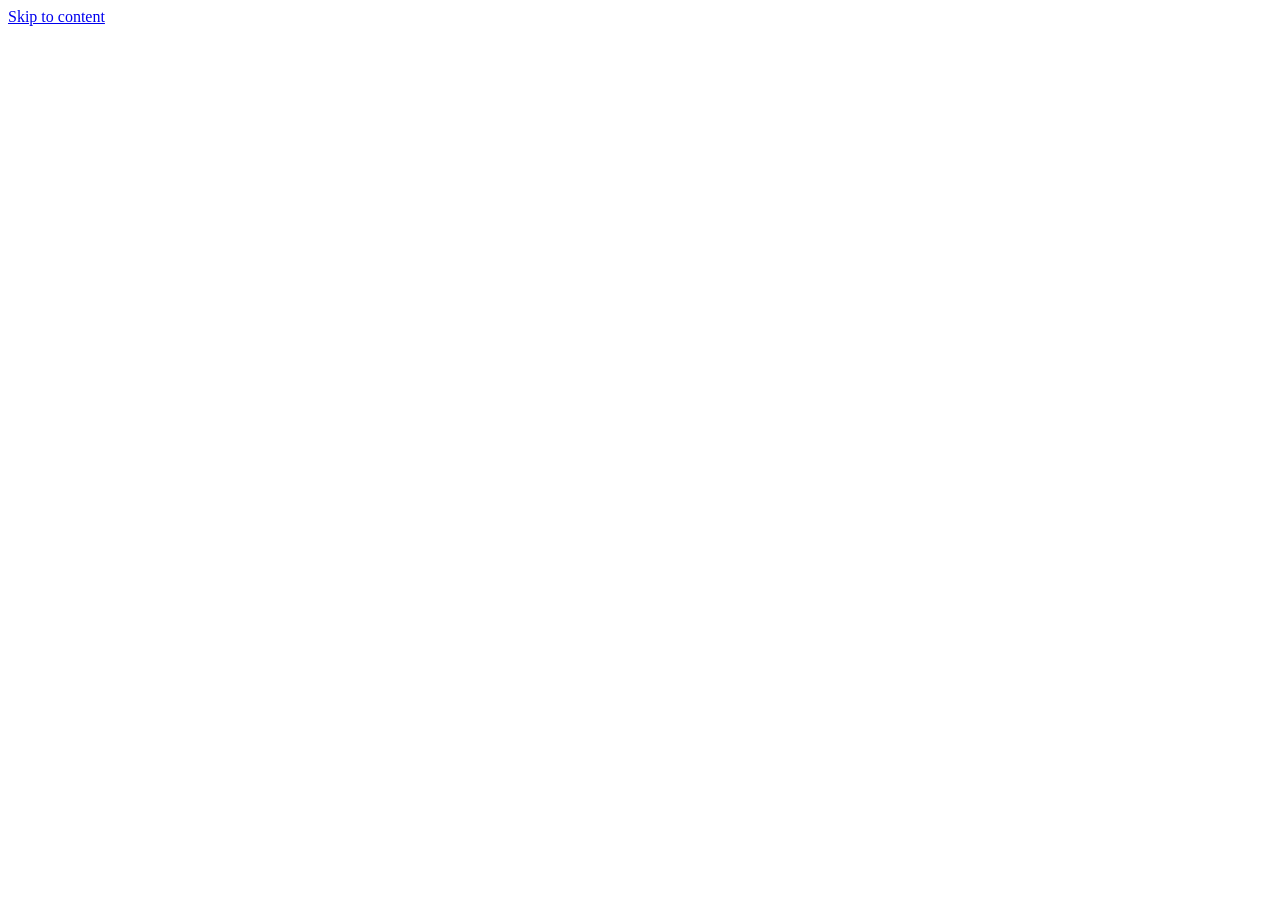
==== index.html @ 23d0b38d "Publish Mac Hardware Check fde9e52cd760" ====
<!doctype html>
<html lang="en">
<head>
  <meta charset="UTF-8">
  <meta name="viewport" content="width=device-width, initial-scale=1">
  <meta name="app-base" content="/machardwarecheck-prod/">
  <meta name="theme-color" content="#f6f7f8">
  <meta name="description" content="Check your MacBook display, keyboard, audio, camera, and more. Interactive tests and step-by-step guides, with results saved on your device.">
  <title>Check your MacBook · Mac Hardware Check</title>
  <link rel="icon" href="data:image/svg+xml,%3Csvg xmlns='http://www.w3.org/2000/svg' viewBox='0 0 32 32'%3E%3Crect width='32' height='32' rx='9' fill='%231d6b4f'/%3E%3Cpath d='m8 17 5 5 11-12' fill='none' stroke='white' stroke-width='3'/%3E%3C/svg%3E">
  <link rel="stylesheet" href="/machardwarecheck-prod/assets/styles.css">
  <script type="module" src="/machardwarecheck-prod/assets/app.js"></script>
</head>
<body>
  <a class="skip-link" href="#main">Skip to content</a>
  <div id="app"></div>
  <noscript>Enable JavaScript in your browser to use the interactive checks.</noscript>
</body>
</html>
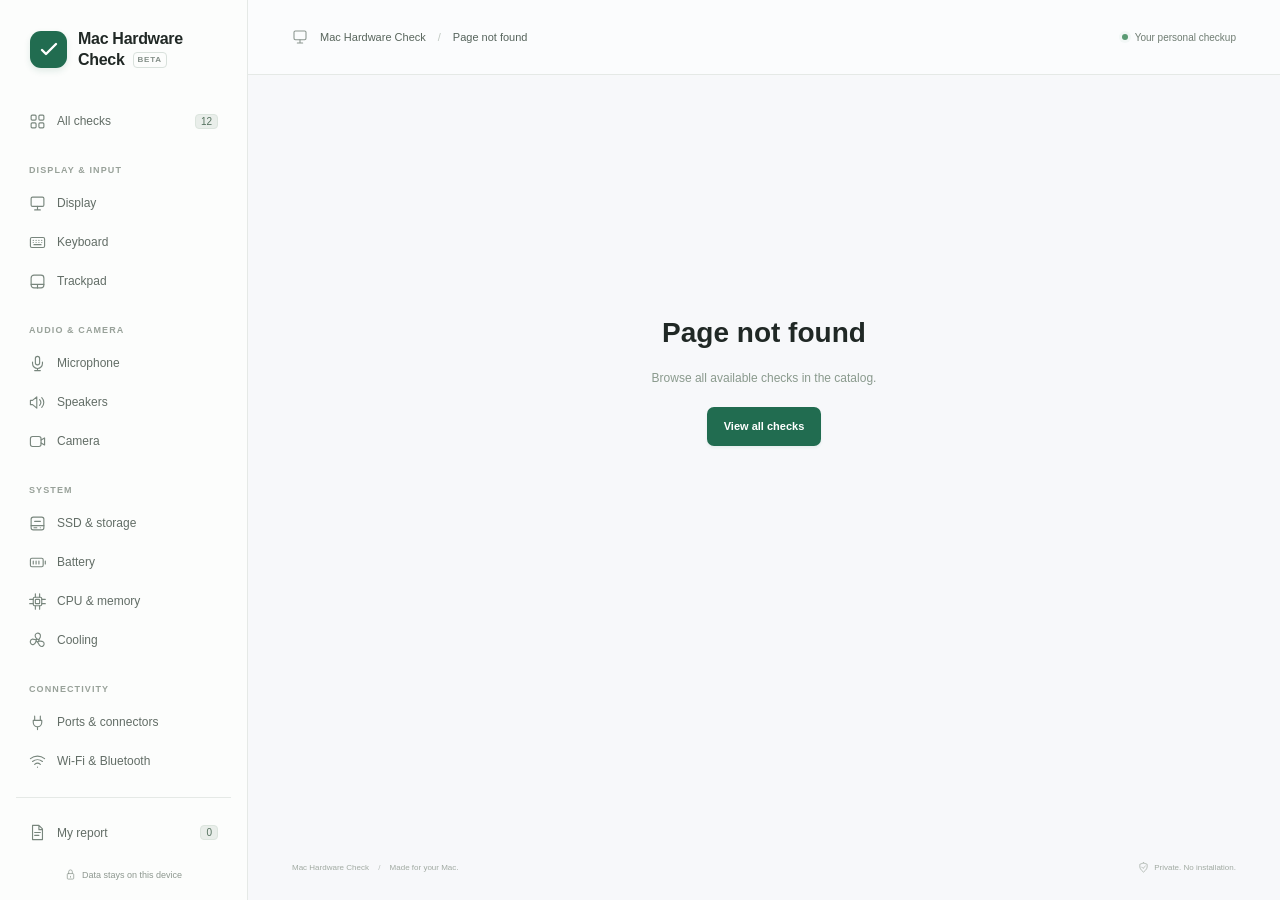
==== commit 8b364d87: "Publish Mac Hardware Check 10810b34ee79" ====
--- a/index.html
+++ b/index.html
@@ -3,13 +3,13 @@
 <head>
   <meta charset="UTF-8">
   <meta name="viewport" content="width=device-width, initial-scale=1">
-  <meta name="app-base" content="/machardwarecheck-prod/">
+  <meta name="app-base" content="/">
   <meta name="theme-color" content="#f6f7f8">
   <meta name="description" content="Check your MacBook display, keyboard, audio, camera, and more. Interactive tests and step-by-step guides, with results saved on your device.">
   <title>Check your MacBook · Mac Hardware Check</title>
   <link rel="icon" href="data:image/svg+xml,%3Csvg xmlns='http://www.w3.org/2000/svg' viewBox='0 0 32 32'%3E%3Crect width='32' height='32' rx='9' fill='%231d6b4f'/%3E%3Cpath d='m8 17 5 5 11-12' fill='none' stroke='white' stroke-width='3'/%3E%3C/svg%3E">
-  <link rel="stylesheet" href="/machardwarecheck-prod/assets/styles.css">
-  <script type="module" src="/machardwarecheck-prod/assets/app.js"></script>
+  <link rel="stylesheet" href="/assets/styles.css">
+  <script type="module" src="/assets/app.js"></script>
 </head>
 <body>
   <a class="skip-link" href="#main">Skip to content</a>
--- a/assets/styles.css
+++ b/assets/styles.css
@@ -0,0 +1,9 @@
+:root{font-family:-apple-system,BlinkMacSystemFont,"Segoe UI",sans-serif;color:#202825;background:#f7f8fa;font-synthesis:none;--green:#216c50;--green-light:#e8f2ec;--muted:#77807c;--line:#e5e9e6;--sidebar:248px}*{box-sizing:border-box}body{margin:0}button,input,textarea,select{font:inherit}a{color:inherit;text-decoration:none}button,a,input,textarea,select{-webkit-tap-highlight-color:transparent}button{cursor:pointer}button:disabled{opacity:.5;cursor:wait}button{color:inherit}button:focus-visible,a:focus-visible,input:focus-visible,textarea:focus-visible,select:focus-visible,[tabindex="0"]:focus-visible{outline:3px solid #76b69b;outline-offset:4px}h1:focus{outline:0}button[hidden],[hidden]{display:none!important}h1,h2,h3,p{margin:0}.icon{width:20px;height:20px;flex-shrink:0;vertical-align:middle}.muted{color:#b8bfbb}.green-text{color:var(--green)}.skip-link{position:fixed;top:-60px;left:270px;z-index:100;background:white;padding:14px;border:2px solid var(--green)}.skip-link:focus{top:12px}.sidebar{width:var(--sidebar);position:fixed;inset:0 auto 0 0;display:flex;flex-direction:column;border-right:1px solid var(--line);background:#fcfdfc;z-index:30;padding:29px 16px 0}.brand{display:flex;gap:11px;align-items:center;font-size:16px;font-weight:650;line-height:1.3;letter-spacing:-.3px;padding:0 14px 31px}.brand-symbol{display:grid;place-items:center;width:37px;height:37px;border-radius:11px;background:var(--green);color:white;box-shadow:0 3px 6px #216c5020}.brand-symbol .icon{width:24px;height:24px;stroke-width:2.4}.brand-bottom{display:flex;align-items:center;gap:8px}.beta{font-size:8px;letter-spacing:.8px;font-weight:600;border:1px solid #d9e1dc;border-radius:4px;padding:2px 4px;color:#838e87}.sidebar-scroll{overflow:auto;scrollbar-width:thin;padding-bottom:20px}.nav-link{display:flex;gap:11px;align-items:center;padding:10px 13px;min-height:39px;border-radius:7px;font-size:12px;font-weight:500;color:#626d66;transition:background .15s}.nav-link>.icon{width:17px;height:17px;color:#78867d}.nav-link:hover{background:#f0f3f0;color:#1b5f45}.nav-link.active{background:#e8f0eb;color:#236a4d;font-weight:650}.nav-link.active>.icon{color:#236a4d}.nav-link .nav-status{margin-left:auto;width:14px;color:#31845f}.nav-count{margin-left:auto;font-size:10px;background:#e9eeea;border:1px solid #dce5de;border-radius:4px;padding:1px 5px;color:#55725f}.nav-group-label{margin:24px 13px 9px;font-size:9px;color:#98a199;font-weight:600;letter-spacing:1.1px;text-transform:uppercase}.sidebar-bottom{margin-top:auto;border-top:1px solid var(--line);padding:15px 0 20px;background:#fcfdfc}.local-note{display:flex;gap:6px;justify-content:center;align-items:center;font-size:9px;color:#8d978f;margin-top:17px}.local-note .icon{width:11px;height:11px}.workspace{margin-left:var(--sidebar);min-height:100vh;display:flex;flex-direction:column}.topbar{height:75px;flex-shrink:0;display:flex;align-items:center;justify-content:space-between;border-bottom:1px solid var(--line);padding:0 44px;background:#fbfcfd}.breadcrumb{display:flex;align-items:center;gap:12px;font-size:11px;color:#859087}.breadcrumb>.icon{width:16px;color:#8c9690}.breadcrumb>a{color:#58655c}.breadcrumb .slash{color:#c0c8c1}.breadcrumb>span:last-child{color:#55635b}.topbar-right{font-size:10px;display:flex;gap:7px;align-items:center;color:#6f7c72}.green-dot{width:6px;height:6px;border-radius:50%;background:#5a9a73;display:inline-block;box-shadow:0 0 0 3px #58a2740d}.icon-button{display:flex;align-items:center;justify-content:center;border:0;background:none;padding:5px}.mobile-menu{display:none}main{padding:36px 44px 0;max-width:1450px;width:100%;margin:0 auto;flex:1}.hero{display:grid;grid-template-columns:1.05fr 1fr;min-height:331px;overflow:hidden;background:#edf1ee;border:1px solid #e1e8e2;border-radius:14px;position:relative}.hero-copy{padding:35px 0 28px 35px;z-index:1}.eyebrow{display:flex;gap:6px;align-items:center;font-size:8px;letter-spacing:1.4px;font-weight:650;color:#647f6a}.eyebrow>span{width:5px;height:5px;border-radius:50%;background:#7a9d83}.hero h1{font-size:41px;line-height:1.13;letter-spacing:-1.65px;font-weight:600;margin:19px 0 14px;color:#223f30}.hero p{font-size:12px;color:#748077;line-height:1.7}.button{display:inline-flex;align-items:center;justify-content:center;gap:10px;min-height:39px;font-size:11px;font-weight:550;border-radius:7px;border:1px solid transparent;padding:10px 16px;white-space:nowrap;transition:background .15s,transform .15s}.button .icon{width:15px;height:15px}.button:hover{transform:translateY(-1px)}.button.primary{background:var(--green);color:white;box-shadow:0 2px 3px #236c5012}.button.primary:hover{background:#18573e}.button.secondary{background:#fff;border-color:#dee5df;color:#4c5e52}.button.secondary:hover{background:#f0f5f1;border-color:#b9cabe}.hero .button{margin-top:22px;min-width:176px}.hero-meta{display:flex;align-items:center;gap:5px;margin-top:12px;color:#8c978e;font-size:9px}.hero-meta .icon{width:12px;height:12px}.device-art{position:relative;display:grid;place-items:center;overflow:hidden;min-width:0;background:radial-gradient(ellipse at center,#dce8dc70,transparent 65%)}.orbit{position:absolute;border:1px solid #ccd9ce66;border-radius:50%;transform:rotate(-24deg)}.orbit-one{width:320px;height:240px}.orbit-two{width:400px;height:302px}.art-label{position:absolute;top:30px;right:31px;display:flex;align-items:center;gap:6px;font-size:7px;letter-spacing:1.2px;color:#798d7e}.laptop{position:relative;width:265px;transform:perspective(800px) rotateY(-12deg) rotateX(8deg) rotateZ(-4deg);margin-top:10px}.laptop-lid{width:238px;height:160px;border-radius:10px 10px 6px 6px;background:linear-gradient(150deg,#c3cbc5,#7d8f82);border:1px solid #98a99c;box-shadow:0 12px 20px #354c3820;padding:5px;margin:0 auto}.laptop-screen{width:100%;height:100%;border-radius:5px;background:#173e2b;overflow:hidden;position:relative;display:flex;flex-direction:column;align-items:center;justify-content:center;box-shadow:inset 0 0 26px #07160e55}.laptop-camera{position:absolute;top:5px;left:calc(50% - 18px);width:36px;height:6px;border-radius:0 0 4px 4px;background:#86968b;z-index:1}.screen-grid{position:absolute;inset:0;background-image:linear-gradient(#8ab89a0e 1px,transparent 1px),linear-gradient(90deg,#8ab89a0e 1px,transparent 1px);background-size:17px 17px;mask-image:radial-gradient(ellipse,black,transparent)}.screen-check{width:49px;height:49px;border:1px solid #81b38d60;background:#8fc49b11;border-radius:50%;display:grid;place-items:center;color:#b4d9ba;box-shadow:0 0 0 10px #b1d7b505}.screen-check .icon{width:26px;height:26px;stroke-width:1.7}.screen-line{width:70px;height:4px;background:#c3d9c66b;border-radius:4px;margin-top:15px}.screen-subline{width:41px;height:3px;background:#9ab79e3f;border-radius:3px;margin-top:6px}.laptop-base{height:8px;background:linear-gradient(#d4dcd7,#a3b1a8);border:1px solid #a6b5ab;border-radius:1px 1px 14px 14px;position:relative;z-index:1}.laptop-base>div{width:48px;height:3px;background:#899d90;margin:0 auto;border-radius:0 0 4px 4px}.laptop-shadow{position:absolute;bottom:-15px;left:0;width:270px;height:20px;background:#586d5840;border-radius:50%;filter:blur(10px)}.art-point{position:absolute;background:#fafcf8d9;display:grid;place-items:center;border:1px solid #dce5d9;border-radius:10px;width:35px;height:35px;color:#6b8b72;box-shadow:0 4px 12px #657a6510;transform:rotate(-7deg)}.art-point .icon{width:17px;height:17px}.point-one{left:22px;top:74px}.point-two{right:29px;bottom:83px;transform:rotate(9deg)}.point-three{left:53px;bottom:48px;transform:rotate(7deg)}.art-caption{position:absolute;bottom:23px;right:30px;font:7px ui-monospace,SFMono-Regular,monospace;letter-spacing:1px;color:#97a696}.art-caption>span{margin-left:16px;color:#7f9584}.progress-strip{display:flex;align-items:center;gap:15px;background:#fff;border:1px solid var(--line);border-radius:10px;padding:18px 21px;margin-top:19px}.progress-icon{height:35px;width:35px;background:#f3f5f3;border:1px solid #e9ede9;border-radius:9px;color:#7c8f80;display:grid;place-items:center}.progress-icon .icon{width:17px;height:17px}.progress-copy{min-width:150px;width:30%}.progress-copy strong{font-size:10px;font-weight:550;display:flex;justify-content:space-between;gap:12px}.progress-copy strong>span{font-size:9px;color:#89958c;font-weight:400}.progress-track{height:4px;border-radius:4px;background:#edf1ee;margin-top:9px;overflow:hidden}.progress-track>div{background:#5c9972;height:100%;border-radius:4px;transition:width .3s}.progress-numbers{display:flex;gap:18px;align-items:center;margin-left:10px;font-size:9px;color:#879087}.progress-numbers>span{display:flex;gap:6px;align-items:center;white-space:nowrap}.status-dot{height:5px;width:5px;background:#b7c1b9;display:inline-block;border-radius:50%}.status-dot.passed{background:#5c9c70}.status-dot.issue,.issue-dot{background:#b97a50}.issue-dot{width:6px;height:6px;border-radius:50%;margin-left:auto}.text-link{display:inline-flex;gap:7px;align-items:center;font-size:10px;color:#4c7059;font-weight:500;background:none;border:0;padding:0}.text-link .icon{width:14px;height:14px}.progress-strip>.text-link{margin-left:auto;white-space:nowrap}.catalog{margin-top:33px}.section-title{display:flex;justify-content:space-between;align-items:center}.section-title h2{font-size:22px;letter-spacing:-.7px;font-weight:600}.section-title p{font-size:11px;color:#88918b;margin-top:8px}.section-total{font-size:9px;color:#8a948d;display:flex;align-items:center}.catalog-toolbar{display:flex;gap:10px;align-items:center;justify-content:space-between;margin:23px 0 20px}.filters{display:flex;padding:3px;border:1px solid #e3e8e3;background:#eef1ee;border-radius:8px;gap:2px}.filter{padding:7px 10px;min-height:30px;border:1px solid transparent;background:transparent;border-radius:5px;font-size:9px;color:#7d8880;white-space:nowrap}.filter.selected{background:white;box-shadow:0 1px 3px #283a2910;border-color:#e3e8e2;color:#365741;font-weight:600}.filter:hover{color:var(--green)}.search-box{height:36px;display:flex;align-items:center;gap:7px;border:1px solid #e2e7e3;background:white;border-radius:7px;padding:0 10px;width:185px}.search-box .icon{width:13px;height:13px;color:#99a29a}.search-box input{min-width:0;width:100%;font-size:9px;background:none;border:0;outline:0;color:#354c3e}.search-box input::placeholder{color:#a0a8a1}.search-box:focus-within{outline:2px solid #84b99d;outline-offset:2px}.check-grid{display:grid;grid-template-columns:repeat(3,minmax(0,1fr));gap:14px}.check-card{min-height:183px;display:flex;flex-direction:column;background:#fff;border:1px solid #e3e8e3;border-radius:10px;padding:20px;transition:transform .18s,box-shadow .18s,border-color .18s}.check-card:hover{border-color:#9db9a5;transform:translateY(-3px);box-shadow:0 8px 22px #244f3410}.card-top{display:flex;justify-content:space-between;align-items:center}.card-icon{display:inline-flex;align-items:center;justify-content:center;width:35px;height:35px;border:1px solid #e3ebe4;border-radius:9px;color:#68816f;background:#f2f6f2}.card-icon.media{background:#f1f3f9;border-color:#e7eaf2;color:#7b87a8}.card-icon.system{background:#f7f4ef;border-color:#eee9de;color:#9c8b6b}.card-icon .icon{width:18px;height:18px}.card-time{font-size:9px;color:#a0a89f}.check-card h3{font-size:13px;font-weight:550;letter-spacing:-.1px;margin:16px 0 8px}.check-card p{font-size:10px;color:#8c948e;line-height:1.65;max-width:210px;min-height:33px}.card-bottom{display:flex;align-items:center;justify-content:space-between;margin-top:auto;padding-top:19px;gap:5px}.mode-label{display:flex;gap:5px;align-items:center;font-size:8px;color:#8b978e}.mode-label .icon{width:10px;height:10px}.small-dot{height:4px;width:4px;background:#8bad97;border-radius:50%}.card-arrow{width:15px;height:15px;color:#a1ada4}.card-status{font-size:8px}.card-status.passed{color:#358056}.card-status.issue{color:#b47a4a}.card-status.skipped{color:#939b94}.privacy-banner{display:flex;gap:14px;align-items:center;margin-top:27px;background:#eff3ef;border:1px solid #e2e9e1;padding:20px 23px;border-radius:10px}.privacy-banner>.icon{color:#7c9e80;width:24px;height:24px}.privacy-banner strong{font-size:10px;font-weight:550;color:#5c755f}.privacy-banner p{font-size:9px;line-height:1.65;color:#8e9a8e;margin-top:4px;max-width:440px}.privacy-badge{margin-left:auto;color:#8a9e89;font-size:8px;white-space:nowrap;border:1px solid #d6e1d3;border-radius:4px;padding:5px 7px}.page-footer{max-width:1450px;width:100%;margin:0 auto;padding:24px 44px 27px;display:flex;align-items:center;justify-content:space-between;color:#a1aaa2;font-size:8px;gap:20px}.page-footer .muted{margin:0 7px}.page-footer>span:last-child{display:flex;align-items:center;gap:5px}.page-footer .icon{width:11px;height:11px}.page-heading{margin:3px 0 28px}.back-link{font-size:11px;color:#6d8173;display:inline-flex;margin-bottom:27px}.check-title-line{display:flex;gap:16px;align-items:center}.card-icon.large{width:53px;height:53px;border-radius:13px}.card-icon.large .icon{width:26px;height:26px}.check-title-line h1,.report-heading h1{font-size:30px;font-weight:600;letter-spacing:-1px;margin-top:8px;line-height:1.2}.detail-time{display:flex;align-items:center;gap:6px;margin-left:auto;color:#8a968d;font-size:11px}.detail-time .icon{width:14px;height:14px}.page-description{font-size:12px;color:#869187;line-height:1.6;margin-top:16px}.detail-layout{display:grid;grid-template-columns:minmax(0,1fr) 236px;gap:24px}.test-panel{padding:23px;border:1px solid var(--line);border-radius:12px;background:white;overflow:hidden}.instruction-box{border-bottom:1px solid #e1e7e1;padding:2px 0 24px;margin-bottom:23px}.instruction-icon{color:#8c9e8e}.instruction-icon .icon{width:19px;height:19px}.instruction-box h2{font-size:12px;font-weight:600;margin-top:13px;margin-bottom:10px}.instruction-box p{font-size:11px;line-height:1.8;color:#819083}.instruction-box.criteria .instruction-icon{color:#498368}.instruction-privacy{font-size:9px;line-height:1.8;color:#95a195}.instruction-privacy>.icon{display:block;width:15px;height:15px;margin-bottom:8px}.result-panel{background:white;border:1px solid var(--line);border-radius:12px;margin-top:20px;padding:24px}.result-panel h2{font-size:16px;letter-spacing:-.4px;font-weight:550}.result-panel p{font-size:10px;color:#8d978f;margin-top:7px}.result-options{display:flex;gap:8px;margin:20px 0}.result-option{border:1px solid #e2e7e2;border-radius:7px;background:white;display:flex;align-items:center;justify-content:center;gap:7px;font-size:10px;padding:11px 10px;flex:1;white-space:nowrap}.result-option .icon{width:14px;height:14px;color:#8a9a8c}.result-option.chosen.passed{background:#e9f4ed;border-color:#80ac90;color:#276f48}.result-option.chosen.issue{background:#fcf2e8;border-color:#c6a580;color:#9f6c37}.result-option.chosen.skipped{background:#f0f2f1;border-color:#a9b5ad}.notes-label{font-size:10px;display:block;color:#58685d;margin:0 0 9px}.notes-label span{color:#a1aaa2;font-size:9px;margin-left:5px}textarea{width:100%;resize:vertical;min-height:82px;border:1px solid #e0e6e1;border-radius:7px;background:#fcfdfc;padding:11px;font-size:11px;line-height:1.6;color:#526559}textarea::placeholder{color:#b0b8b1}.note-footer{display:flex;gap:10px;justify-content:space-between;align-items:center;margin-top:9px;font-size:8px;color:#a0aba1}.note-footer .text-link{font-size:8px;color:#94a094}.next-check{display:flex;justify-content:space-between;align-items:center;gap:12px;margin:24px 0 12px}.tool-controls{display:flex;gap:15px;justify-content:space-between;align-items:center;margin-top:20px;flex-wrap:wrap}.tool-caption{font-size:10px;line-height:1.7;color:#99a199;margin-top:16px}.button-row{display:flex;gap:9px;align-items:center;flex-wrap:wrap}.display-preview{height:280px;position:relative;border:1px solid #e1e6e1;border-radius:8px;overflow:hidden;background:white}.display-pattern{position:absolute;inset:0;background:white}.display-preview-label{position:absolute;left:18px;bottom:16px;background:#202a23bb;backdrop-filter:blur(5px);color:#fff;border-radius:5px;padding:9px 12px;font-size:7px;letter-spacing:1.1px}.display-preview-label span{display:block;font-size:9px;letter-spacing:0;color:#c9d6cc;margin-top:4px}.display-preview:fullscreen{width:100vw;height:100vh;border:0;border-radius:0}.display-preview:fullscreen .display-preview-label{display:none}.swatches{display:flex;gap:9px}.swatch{height:25px;width:25px;background:var(--swatch);border:1px solid #d0d8d0;border-radius:50%;position:relative;padding:0}.swatch.selected:after{content:'';position:absolute;inset:-5px;border:1px solid #47785b;border-radius:50%}.keyboard-stage{background:#f4f6f4;border:1px solid #e3e8e3;border-radius:9px;padding:17px 10px 15px;overflow:auto}.keyboard-instruction{text-align:center;font-size:9px;color:#97a497;margin-bottom:24px}.keyboard{min-width:385px;max-width:660px;margin:0 auto}.keyboard-row{display:flex;gap:3px;margin:3px 0}.key{display:grid;place-items:center;flex:1;min-width:0;height:32px;border:1px solid #dde3de;border-bottom:2px solid #d6ddd7;border-radius:4px;background:#fff;color:#6d7f71;font-size:9px;transition:background .1s}.key.wide-key{flex:1.5}.key.space-key{flex:6}.key.tested{background:#e0eee1;border-color:#a5c5a9;color:#387248}.key.pressed{background:#3d7e52;color:#fff}.keyboard-stage:focus .keyboard-instruction{color:#52805c}.live-reading{font-size:10px;color:#6c876f}.trackpad-area{height:270px;position:relative;border:1px dashed #cddbcf;border-radius:10px;background:#f6f8f5;overflow:hidden}.trackpad-area canvas{width:100%;height:100%;position:absolute;inset:0;z-index:1;touch-action:none;cursor:crosshair}.trackpad-prompt{position:absolute;inset:0;display:flex;justify-content:center;align-items:center;flex-direction:column;gap:10px;pointer-events:none;color:#8aa58f;font-size:12px}.trackpad-prompt>.icon{width:35px;height:35px;margin-bottom:5px}.trackpad-prompt small{font-size:9px;color:#a2afa3}.trackpad-readings{display:flex;justify-content:space-between;align-items:center;gap:12px;font-size:9px;color:#98a79b;margin-top:20px}.trackpad-readings strong{color:#568363;margin-left:5px;font-weight:500}.speaker-stage{display:flex;align-items:center;justify-content:center;gap:30px;min-height:220px;background:#f4f7f4;border:1px solid #e5ebe4;border-radius:8px}.speaker-unit{display:flex;flex-direction:column;align-items:center;gap:17px;color:#689172}.speaker-unit>span:first-child{font-size:12px;background:white;display:grid;place-items:center;width:28px;height:28px;border:1px solid #e2e9e0;border-radius:50%}.speaker-unit>.icon{width:38px;height:38px}.speaker-unit>span:last-child{font-size:7px;letter-spacing:1px;color:#99ab9c}.sound-wave{display:flex;gap:3px;align-items:center;height:60px}.sound-wave i{width:3px;height:var(--h);border-radius:4px;background:#c8dbca}.playing .sound-wave i{animation:wave .6s ease-in-out infinite alternate;animation-delay:var(--delay);background:#729d79}@keyframes wave{to{height:10px}}.speaker-buttons{display:flex;gap:12px;justify-content:center;margin-top:22px}.media-stage{height:280px;background:#f0f4f1;border:1px solid #e2e9e2;border-radius:9px;position:relative;overflow:hidden;display:grid;place-items:center}.media-placeholder{display:flex;align-items:center;justify-content:center;flex-direction:column;gap:12px;color:#96aa99;position:absolute;inset:0;pointer-events:none}.media-placeholder>.icon{width:34px;height:34px;margin-bottom:5px}.media-placeholder>strong{font-size:14px;font-weight:500;color:#789480}.media-placeholder>span{font-size:10px;color:#a3b1a4}.camera-stage{background:#1d2b23;border-color:#29372e}.camera-stage .media-placeholder>strong{color:#a7bdad}.camera-stage .media-placeholder>span{color:#7f9885}.camera-stage video{height:100%;width:100%;object-fit:contain;transform:scaleX(-1)}.media-indicator{position:absolute;bottom:13px;right:13px;font-size:8px;border-radius:5px;display:flex;gap:6px;align-items:center;background:#ffffffde;color:#61806a;padding:6px 8px}.mic-meter{display:flex;gap:4px;align-items:center;justify-content:center;opacity:0}.running .mic-meter{opacity:1}.mic-meter i{height:52px;width:5px;border-radius:4px;background:#d7e4d9}.mic-meter i.lit{background:#528d62}.device-select{display:flex;gap:6px;align-items:center;font-size:9px;color:#96a399;max-width:100%}.device-select select{font-size:10px;max-width:210px;color:#6b816f;border:1px solid #dce5dc;padding:8px;background:#fff;border-radius:6px}audio{width:100%;margin-top:20px;height:36px}.guide-step{display:flex;gap:18px;padding:23px 0;border-bottom:1px solid #edf0ec}.guide-step:first-child{padding-top:4px}.guide-step:last-of-type{border:0}.step-number{display:flex;align-items:center;justify-content:center;width:28px;height:28px;flex-shrink:0;background:#eff4ed;border:1px solid #e2e9df;border-radius:7px;color:#7b987c;font:10px ui-monospace,monospace}.guide-step h3{font-size:13px;font-weight:550;line-height:1.5;padding-top:4px}.guide-step p{font-size:11px;line-height:1.9;margin-top:9px;color:#8b978d}.source-link{display:flex;align-items:center;gap:7px;color:#6a8b70;background:#f3f7f1;border-radius:6px;padding:12px;font-size:10px;margin-top:8px}.source-link .icon{width:14px;height:14px}.source-link .icon:last-child{margin-left:auto}.report-heading{display:flex;justify-content:space-between;gap:20px;align-items:center;margin-top:6px;margin-bottom:30px}.report-heading h1{font-size:32px}.report-stats{display:grid;grid-template-columns:repeat(3,1fr);border:1px solid var(--line);border-radius:11px;background:white;padding:24px 0}.report-stats>div{display:flex;flex-direction:column;border-right:1px solid var(--line);gap:12px;padding:0 30px}.report-stats>div:last-child{border:0}.report-stats span{font-size:10px;color:#8d9b8e}.report-stats strong{font-size:29px;font-weight:500;letter-spacing:-1px}.report-stats small{font-size:13px;color:#a9b4ab;font-weight:400;letter-spacing:0}.report-notice{font-size:10px;line-height:1.8;color:#8a998c;display:flex;gap:9px;align-items:center;margin:22px 0}.report-notice .icon{width:15px;height:15px}.report-list{border:1px solid var(--line);border-radius:11px;overflow:hidden;background:#fff}.report-row{display:flex;align-items:center;gap:16px;padding:19px 22px;border-bottom:1px solid #eaf0e8}.report-row:last-child{border:0}.report-row:hover{background:#f5f8f3}.report-row h2{font-size:12px;font-weight:550;margin-bottom:6px}.report-row-copy{min-width:0;flex:1}.report-row-copy>span{font-size:9px;color:#9aa59c}.report-row-copy p{font-size:10px;color:#819184;line-height:1.7;white-space:pre-wrap;overflow-wrap:anywhere}.report-status{font-size:9px;white-space:nowrap;color:#9ca79d}.report-status.passed{color:#42845c}.report-status.issue{color:#b17a45}.report-status.skipped{color:#9aa49c}.report-row>.icon{width:14px;color:#a5b3a7}.report-actions{display:flex;justify-content:space-between;align-items:center;margin-top:25px;margin-bottom:20px}.reset-link{color:#9c8d7d;font-size:10px}.toast{position:fixed;bottom:25px;left:calc(50% + 80px);transform:translate(-50%,10px);z-index:80;background:#264b34;color:white;padding:12px 18px;border-radius:8px;font-size:11px;line-height:1.6;box-shadow:0 6px 18px #1a352c20;pointer-events:none;opacity:0;transition:opacity .2s,transform .2s;max-width:80vw}.toast.visible{opacity:1;transform:translate(-50%,0)}dialog{max-width:420px;width:calc(100% - 40px);padding:27px;border:1px solid #dbe3db;border-radius:12px;color:#2d4934;box-shadow:0 20px 80px #1a362d30}dialog::backdrop{background:#162b2066;backdrop-filter:blur(3px)}dialog h2{font-size:19px;letter-spacing:-.5px}dialog p{font-size:12px;line-height:1.8;color:#88968b;margin:16px 0 22px}.button.danger{background:#a36446;color:white}.empty-search{grid-column:1/-1;min-height:235px;text-align:center;display:flex;align-items:center;justify-content:center;flex-direction:column;gap:14px;color:#8da291}.empty-search h3{font-size:17px;font-weight:500}.empty-search p{font-size:11px;color:#99a69b}.not-found{min-height:60vh;display:flex;align-items:center;justify-content:center;flex-direction:column;gap:22px}.not-found h1{font-size:28px}.not-found p{font-size:12px;color:#8a9a8d}.storage-warning{font-size:11px;line-height:1.7;padding:12px;background:#faf1e5;color:#9b774c;border:1px solid #ebddca;border-radius:7px;margin-bottom:20px}.nav-overlay{display:none}
+@media(min-width:1600px){main{padding-top:45px}.hero{min-height:365px}.hero-copy{padding:40px 0 35px 45px}.hero h1{font-size:47px}.laptop{transform:perspective(800px) rotateY(-12deg) rotateX(8deg) rotateZ(-4deg) scale(1.18)}.check-card{min-height:200px;padding:24px}.check-card h3{font-size:15px}.check-card p{font-size:11px;max-width:240px}}
+@media(max-width:1200px){:root{--sidebar:221px}.sidebar{padding-left:12px;padding-right:12px}.brand{font-size:14px;padding-left:9px;gap:9px}.brand-symbol{width:33px;height:33px}.nav-link{font-size:11px;padding-left:10px;padding-right:10px}.topbar{padding:0 28px}main{padding:28px 28px 0}.hero-copy{padding-left:27px}.hero h1{font-size:35px}.hero{grid-template-columns:1.05fr 1fr;min-height:312px}.device-art .laptop{transform:perspective(800px) rotateY(-12deg) rotateX(8deg) rotateZ(-4deg) scale(.85)}.orbit-one{width:260px;height:210px}.orbit-two{width:340px;height:270px}.point-one{left:10px;top:73px}.point-two{right:13px}.point-three{left:25px}.progress-numbers{gap:12px;margin-left:0}.progress-strip{gap:12px;padding:17px}.progress-copy{min-width:120px}.catalog-toolbar{flex-wrap:wrap}.filters{flex:1}.filter{flex:1}.search-box{width:160px}.check-card{padding:17px;min-height:181px}.card-status{font-size:7px}.privacy-banner{padding:18px}.privacy-badge{display:none}.page-footer{padding-left:28px;padding-right:28px}.detail-layout{grid-template-columns:minmax(0,1fr) 190px;gap:18px}.test-panel{padding:18px}.result-panel{padding:20px}.result-option{padding:10px 7px;font-size:9px;gap:5px}.speaker-stage{gap:15px}.sound-wave{gap:2px}.report-heading{align-items:flex-start;flex-direction:column}.detail-time{font-size:10px}}
+@media(max-width:1000px){.hero{grid-template-columns:1.15fr .85fr}.hero-copy{padding-left:23px}.hero h1{font-size:31px}.hero p{font-size:11px}.device-art .laptop{transform:perspective(800px) rotateY(-12deg) rotateX(8deg) rotateZ(-4deg) scale(.72)}.point-one{left:2px}.point-two{right:5px;bottom:61px}.point-three{display:none}.art-label{font-size:6px;right:15px}.art-caption{right:17px;font-size:6px}.progress-numbers{display:none}.check-grid{grid-template-columns:repeat(2,minmax(0,1fr))}.check-card p{max-width:210px}.detail-layout{grid-template-columns:1fr}.instructions{display:grid;grid-template-columns:1fr 1fr;gap:23px;margin-top:8px}.instruction-privacy{grid-column:1/-1;display:none}.instruction-box{border-top:1px solid var(--line);border-bottom:0;padding-top:18px;margin-bottom:0}.instruction-box h2{margin-top:10px}.display-preview{height:300px}.page-footer{line-height:1.7}.page-footer>span:last-child{white-space:nowrap}.catalog-toolbar{align-items:stretch}.search-box{width:100%}.catalog-toolbar .filters{width:100%}}
+@media(max-width:760px){:root{--sidebar:230px}.sidebar{transform:translateX(-100%);visibility:hidden;transition:transform .2s;padding-top:24px}.sidebar.open{transform:translateX(0);visibility:visible}.workspace{margin:0}.mobile-menu{display:flex}.topbar{height:61px;padding:0 20px}.topbar-right{display:none}.breadcrumb{gap:9px;font-size:10px}.breadcrumb>.icon{display:none}.nav-overlay{display:block;position:fixed;inset:0;background:#15291d66;z-index:29;border:0;backdrop-filter:blur(2px)}.sidebar-scroll .nav-link{font-size:12px;min-height:42px}.sidebar-scroll .nav-group-label{font-size:9px;margin-top:20px}.brand{font-size:16px}.topbar .icon-button{padding:5px 5px 5px 0}.topbar .icon{width:17px;height:17px}main{padding:24px 20px 0}.hero{min-height:315px;grid-template-columns:1fr 1fr}.hero-copy{padding:29px 0 25px 25px}.hero h1{font-size:36px}.hero p{font-size:11px}.hero .eyebrow{font-size:7px;letter-spacing:1px}.device-art .laptop{transform:perspective(800px) rotateY(-12deg) rotateX(8deg) rotateZ(-4deg) scale(.85)}.point-one{left:5px}.point-two{right:13px;bottom:66px}.point-three{display:grid;left:20px;bottom:33px}.progress-copy{width:40%}.progress-numbers{display:flex;gap:10px;font-size:8px}.progress-strip{gap:12px}.progress-strip>.text-link{font-size:9px}.check-grid{grid-template-columns:repeat(3,minmax(0,1fr));gap:12px}.check-card{min-height:181px;padding:16px}.check-card h3{font-size:12px}.check-card p{font-size:9px}.check-card .card-time{font-size:8px}.card-bottom{gap:4px}.mode-label{font-size:7px}.card-status{font-size:7px}.filters{flex:none;width:auto!important}.filter{font-size:9px;padding-left:9px;padding-right:9px}.search-box{width:180px}.catalog-toolbar{flex-wrap:nowrap;gap:12px}.page-footer{padding:22px 20px;font-size:7px}.toast{left:50%}.detail-layout{grid-template-columns:minmax(0,1fr) 180px}.instructions{display:block;margin-top:0}.instruction-box{border-top:0;border-bottom:1px solid var(--line);padding-top:0;margin-bottom:25px}.detail-time{margin-right:5px}.report-heading{flex-direction:row;align-items:center}.report-heading h1{font-size:28px}.report-heading .button-row{flex-direction:column;align-items:stretch}.report-stats{padding:20px 0}.report-stats>div{padding:0 24px}}
+@media(max-width:600px){.hero{grid-template-columns:1fr .8fr;min-height:310px}.hero h1{font-size:32px;letter-spacing:-1.2px}.hero-copy{padding:25px 0 25px 22px}.hero p{font-size:10px}.device-art .laptop{transform:perspective(800px) rotateY(-12deg) rotateX(8deg) rotateZ(-4deg) scale(.65)}.point-one{top:81px;width:28px;height:28px}.point-two{bottom:73px;right:4px;width:28px;height:28px}.point-three{display:none}.art-label{font-size:5px;top:29px;right:12px;letter-spacing:.5px}.art-caption{font-size:5px;right:14px}.art-caption>span{margin-left:4px}.hero .button{font-size:10px;padding:10px 12px;min-width:157px}.hero-meta{font-size:7px;white-space:nowrap}.progress-numbers{display:none}.progress-strip{padding:15px;gap:12px}.progress-copy{flex:1}.progress-icon{width:30px;height:30px}.progress-strip>.text-link{margin-left:8px}.progress-strip>.text-link .icon{display:none}.section-title h2{font-size:21px}.section-title p{font-size:10px;max-width:245px;line-height:1.6}.section-total{font-size:8px;white-space:nowrap}.catalog-toolbar{flex-wrap:wrap;margin:20px 0 16px}.filters{width:100%!important;flex:1}.filter{font-size:9px;flex:1;padding:8px 7px}.search-box{width:100%;height:37px}.search-box input{font-size:10px}.check-grid{grid-template-columns:repeat(2,minmax(0,1fr));gap:11px}.check-card{padding:17px;min-height:189px}.check-card h3{font-size:12px;margin-top:17px}.check-card p{font-size:10px;line-height:1.65}.card-bottom{padding-top:17px}.mode-label{font-size:7px}.privacy-banner{align-items:flex-start;padding:18px;gap:12px}.privacy-banner p{font-size:9px;line-height:1.7}.page-footer{align-items:flex-start;font-size:7px;gap:10px}.page-footer>span:last-child{max-width:95px;white-space:normal}.detail-layout{grid-template-columns:1fr}.page-heading{margin-bottom:25px}.check-title-line h1{font-size:29px}.check-title-line{gap:12px}.card-icon.large{width:46px;height:46px}.check-title-line .eyebrow{font-size:7px;letter-spacing:1px}.detail-time{font-size:9px}.detail-time .icon{display:none}.page-description{font-size:11px;margin-top:16px}.instructions{display:grid;grid-template-columns:1fr;gap:0;margin-top:20px}.instruction-box{padding:18px 0;border-top:1px solid var(--line);border-bottom:0;margin:0}.instruction-box h2{font-size:12px;margin-top:8px}.instruction-box p{font-size:11px}.instruction-icon .icon{width:17px;height:17px}.instructions .criteria{padding-bottom:0}.test-panel{padding:16px}.display-preview{height:240px}.tool-controls{gap:16px}.swatches{gap:9px}.swatch{height:24px;width:24px}.tool-controls>.button{margin-left:auto;font-size:9px;min-height:33px;padding:8px 10px}.tool-controls>.button .icon{width:12px;height:12px}.result-panel{padding:20px 17px}.result-panel h2{font-size:15px}.result-options{gap:6px}.result-option{font-size:9px;gap:5px;padding:11px 5px}.result-option .icon{width:12px;height:12px}.note-footer .text-link{font-size:7px}.next-check{margin-top:20px}.next-check>.text-link{font-size:9px}.next-check>.button{font-size:10px;padding:10px 13px}.keyboard-stage{padding:15px 7px}.keyboard{min-width:375px}.keyboard-instruction{text-align:left;padding-left:5px;font-size:8px}.key{font-size:8px;height:30px}.trackpad-area{height:240px}.trackpad-readings{font-size:8px;gap:7px}.speaker-stage{min-height:205px;gap:20px}.speaker-unit>.icon{width:30px;height:30px}.speaker-unit>span:last-child{font-size:6px;letter-spacing:.5px}.sound-wave{gap:2px}.sound-wave i{width:2px}.speaker-buttons{gap:8px}.speaker-buttons .button{font-size:10px;padding:9px 12px}.media-stage{height:245px}.mic-meter{gap:3px}.mic-meter i{width:4px}.media-placeholder>strong{font-size:13px}.media-placeholder>span{font-size:9px}.tool-controls .button-row{gap:7px}.tool-controls .button-row .button{font-size:10px;padding:10px 12px}.device-select{width:100%}.device-select select{max-width:calc(100% - 70px);width:100%}.guide-step{padding:20px 0;gap:12px}.guide-step h3{font-size:12px}.guide-step p{font-size:10px}.step-number{width:26px;height:26px}.report-heading{align-items:flex-start;flex-direction:column;gap:20px;margin-bottom:24px}.report-heading h1{font-size:29px}.report-heading .button-row{flex-direction:row}.report-stats{padding:20px 0}.report-stats>div{padding:0 18px;gap:12px}.report-stats span{font-size:8px}.report-stats strong{font-size:26px}.report-stats small{font-size:11px}.report-row{padding:17px 14px;gap:11px}.report-row h2{font-size:11px}.report-row-copy>span{font-size:8px}.report-row>.card-icon{width:30px;height:30px;border-radius:7px}.report-status{font-size:8px}.report-row>.icon{display:none}.report-actions .button{font-size:10px;padding:10px 13px}.report-actions .text-link{font-size:9px;gap:5px}}
+@media(max-width:380px){main{padding-left:15px;padding-right:15px}.hero{grid-template-columns:1fr .65fr;min-height:305px}.hero h1{font-size:30px}.hero-copy{padding-left:20px}.device-art .laptop{transform:perspective(800px) rotateY(-12deg) rotateX(8deg) rotateZ(-4deg) scale(.5)}.art-label{display:none}.hero .eyebrow{font-size:6px;letter-spacing:.9px}.art-point{display:none}.art-caption{display:none}.hero-meta{font-size:6px}.filter{font-size:8px;padding-left:5px;padding-right:5px}.check-card{padding:14px}.check-card h3{font-size:11px}.card-bottom .card-arrow{width:13px}.card-status{font-size:6px}.result-option{font-size:8px}.topbar{padding-left:15px;padding-right:15px}.breadcrumb{font-size:9px}.report-stats>div{padding:0 15px}}
+@media(prefers-reduced-motion:reduce){*,*:before,*:after{animation:none!important;transition:none!important;scroll-behavior:auto!important}}
+@media print{body{background:white;font-size:12px}.sidebar,.topbar,.page-footer,.report-heading .button-row,.report-actions,.report-notice>.icon,.toast,.skip-link,.nav-overlay{display:none!important}.workspace{margin:0}main{max-width:none;padding:0}.report-heading{margin-top:0}.report-stats{padding:12px 0;break-inside:avoid}.report-list{border-color:#ccc}.report-row{padding:12px;break-inside:avoid}.report-row h2{font-size:12px}.report-row-copy>span,.report-row-copy>p,.report-status{font-size:10px;color:#555}.report-notice{color:#555;font-size:11px}.report-row>.icon{display:none}a[href]:after{content:none}.report-row .card-icon{border-color:#ccc}.report-row-copy{max-width:none}}
